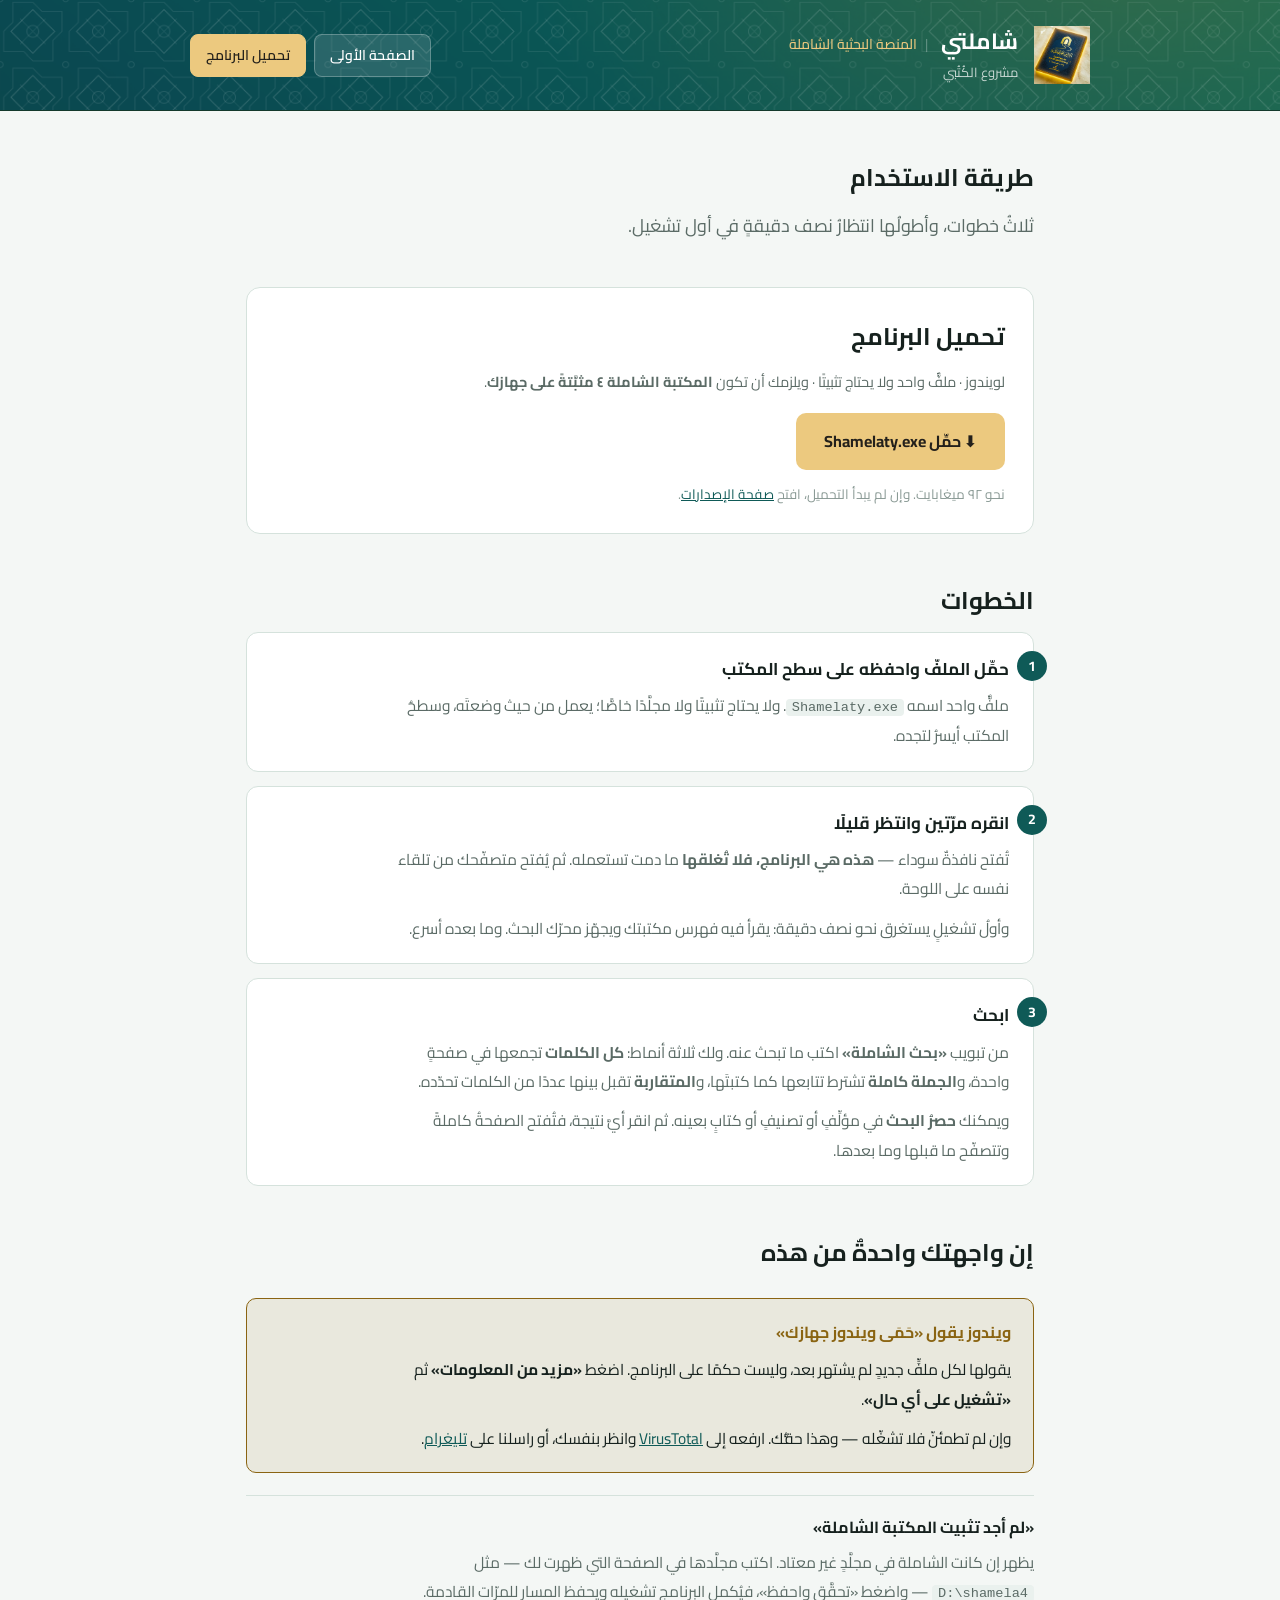
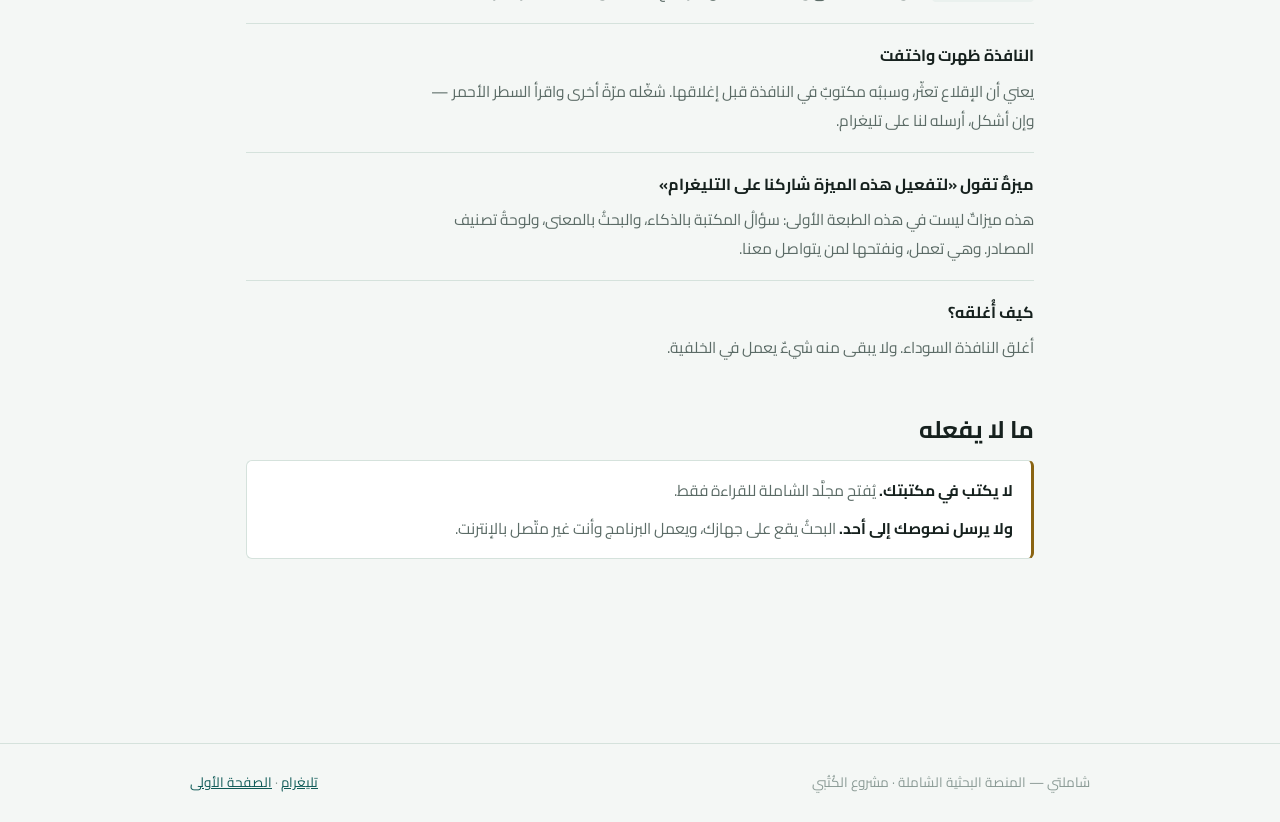
==== how.html @ da9c74fb "شاملتي: صفحةُ التعريف وطريقةُ الاستخدام مستودعُ النشر: الصفحتان وأصولُهما، والملفُّ التنفيذيّ في الإ" ====
<!doctype html>
<html lang="ar" dir="rtl">
<head>
<meta charset="utf-8">
<meta name="viewport" content="width=device-width, initial-scale=1">
<title>طريقة الاستخدام — شاملتي</title>
<meta name="description" content="خطواتُ تشغيل «شاملتي»: حمِّل الملفّ، انقره مرّتين، فتُفتح اللوحة في متصفحك وتبحث في مكتبتك من الشاملة ٤.">
<link rel="stylesheet" href="./brand.css">
<link rel="icon" href="./assets/logo.png">
<style>
  .dl { background: var(--surface); border: 1px solid var(--line); border-radius: 14px;
        padding: 26px 28px; margin: 26px 0; }
  .dl h2 { margin: 0 0 8px; }
  .dl .meta { font-size: 13.5px; color: var(--ink-3); margin: 12px 0 0; }
  .dl .req { font-size: 14.5px; color: var(--ink-2); margin: 0 0 18px; }
  .warnbox { border: 1px solid var(--warn); background: color-mix(in srgb, var(--warn) 10%, transparent);
             border-radius: 10px; padding: 18px 22px; margin: 22px 0; }
  .warnbox h3 { margin: 0 0 8px; font-size: 16px; color: var(--warn); }
  .warnbox p { margin: 0 0 10px; font-size: 15.5px; }
  .warnbox p:last-child { margin: 0; }
  .faq { border-top: 1px solid var(--line); padding-top: 16px; margin-top: 16px; }
  .faq:first-of-type { border-top: 0; }
  .faq h3 { margin: 0 0 6px; font-size: 16px; }
  .faq p { margin: 0; color: var(--ink-2); font-size: 15.5px; }
</style>
</head>
<body>

<header class="site-head">
  <div class="row">
    <img src="./assets/logo.png" alt="شاملتي" width="317" height="331">
    <div>
      <h1>شاملتي <span class="t">المنصة البحثية الشاملة</span></h1>
      <p class="by">مشروع الكُتُبي</p>
    </div>
    <nav class="site-nav">
      <a href="./index.html">الصفحة الأولى</a>
      <a class="cta" href="#download">تحميل البرنامج</a>
    </nav>
  </div>
</header>

<div class="wrap">

<section>
  <h2>طريقة الاستخدام</h2>
  <p class="lede">
    ثلاثُ خطوات، وأطولُها انتظارُ نصف دقيقةٍ في أول تشغيل.
  </p>
</section>

<section id="download">
  <div class="dl">
    <h2>تحميل البرنامج</h2>
    <p class="req">
      لويندوز · ملفٌّ واحد ولا يحتاج تثبيتًا · ويلزمك أن تكون
      <strong>المكتبة الشاملة ٤ مثبَّتةً على جهازك</strong>.
    </p>
    <a class="btn gold" id="dl" href="https://github.com/aburaji/shamelaty-app/releases/latest/download/Shamelaty.exe">
      ⬇ حمِّل Shamelaty.exe
    </a>
    <p class="meta">
      نحو ٩٢ ميغابايت. وإن لم يبدأ التحميل، افتح
      <a href="https://github.com/aburaji/shamelaty-app/releases/latest">صفحة الإصدارات</a>.
    </p>
  </div>
</section>

<section>
  <h2>الخطوات</h2>
  <div class="steps">

    <div class="step">
      <h3>حمِّل الملفّ واحفظه على سطح المكتب</h3>
      <p>
        ملفٌّ واحد اسمه <code>Shamelaty.exe</code>. ولا يحتاج تثبيتًا ولا مجلَّدًا
        خاصًّا؛ يعمل من حيث وضعتَه، وسطحُ المكتب أيسرُ لتجده.
      </p>
    </div>

    <div class="step">
      <h3>انقره مرّتين وانتظر قليلًا</h3>
      <p>
        تُفتح نافذةٌ سوداء — <strong>هذه هي البرنامج، فلا تُغلقها</strong> ما دمت
        تستعمله. ثم يُفتح متصفّحك من تلقاء نفسه على اللوحة.
      </p>
      <p>
        وأولُ تشغيلٍ يستغرق نحو نصف دقيقة: يقرأ فيه فهرس مكتبتك ويجهّز محرّك
        البحث. وما بعده أسرع.
      </p>
    </div>

    <div class="step">
      <h3>ابحث</h3>
      <p>
        من تبويب <strong>«بحث الشاملة»</strong> اكتب ما تبحث عنه. ولك ثلاثة
        أنماط: <strong>كل الكلمات</strong> تجمعها في صفحةٍ واحدة،
        و<strong>الجملة كاملة</strong> تشترط تتابعها كما كتبتَها،
        و<strong>المتقاربة</strong> تقبل بينها عددًا من الكلمات تحدّده.
      </p>
      <p>
        ويمكنك <strong>حصرُ البحث</strong> في مؤلِّفٍ أو تصنيفٍ أو كتابٍ بعينه.
        ثم انقر أيَّ نتيجة، فتُفتح الصفحةُ كاملةً وتتصفّح ما قبلها وما بعدها.
      </p>
    </div>

  </div>
</section>

<section>
  <h2>إن واجهتك واحدةٌ من هذه</h2>

  <div class="warnbox">
    <h3>ويندوز يقول «حَمَى ويندوز جهازك»</h3>
    <p>
      يقولها لكل ملفٍّ جديدٍ لم يشتهر بعد، وليست حكمًا على البرنامج. اضغط
      <strong>«مزيد من المعلومات»</strong> ثم <strong>«تشغيل على أي حال»</strong>.
    </p>
    <p>
      وإن لم تطمئنّ فلا تشغّله — وهذا حقُّك. ارفعه إلى
      <a href="https://www.virustotal.com/">VirusTotal</a> وانظر بنفسك، أو
      راسلنا على <a href="https://t.me/DRRESNiChannel">تليغرام</a>.
    </p>
  </div>

  <div class="faq">
    <h3>«لم أجد تثبيت المكتبة الشاملة»</h3>
    <p>
      يظهر إن كانت الشاملة في مجلَّدٍ غير معتاد. اكتب مجلَّدها في الصفحة التي
      ظهرت لك — مثل <code>D:\shamela4</code> — واضغط «تحقَّق واحفظ»، فيُكمل
      البرنامج تشغيله ويحفظ المسار للمرّات القادمة.
    </p>
  </div>

  <div class="faq">
    <h3>النافذة ظهرت واختفت</h3>
    <p>
      يعني أن الإقلاع تعثّر، وسببُه مكتوبٌ في النافذة قبل إغلاقها. شغّله مرّةً
      أخرى واقرأ السطر الأحمر — وإن أشكل، أرسله لنا على تليغرام.
    </p>
  </div>

  <div class="faq">
    <h3>ميزةٌ تقول «لتفعيل هذه الميزة شاركنا على التليغرام»</h3>
    <p>
      هذه ميزاتٌ ليست في هذه الطبعة الأولى: سؤالُ المكتبة بالذكاء، والبحثُ
      بالمعنى، ولوحةُ تصنيف المصادر. وهي تعمل، ونفتحها لمن يتواصل معنا.
    </p>
  </div>

  <div class="faq">
    <h3>كيف أُغلقه؟</h3>
    <p>أغلق النافذة السوداء. ولا يبقى منه شيءٌ يعمل في الخلفية.</p>
  </div>
</section>

<section>
  <h2>ما لا يفعله</h2>
  <div class="note">
    <p>
      <strong>لا يكتب في مكتبتك.</strong> يُفتح مجلَّد الشاملة للقراءة فقط.
    </p>
    <p>
      <strong>ولا يرسل نصوصك إلى أحد.</strong> البحثُ يقع على جهازك، ويعمل
      البرنامج وأنت غير متّصل بالإنترنت.
    </p>
  </div>
</section>

</div>

<footer class="site">
  <div class="row">
    <span>شاملتي — المنصة البحثية الشاملة · مشروع الكُتُبي</span>
    <span><a href="https://t.me/DRRESNiChannel">تليغرام</a> · <a href="./index.html">الصفحة الأولى</a></span>
  </div>
</footer>

</body>
</html>
---- brand.css ----
/* هُوية «شاملتي» — تشترك فيها صفحات الموقع.
   الألوان مقيسةٌ من صورة الترويسة نفسها: طرفُها #0F5A57 وأيمنُها #246A50. */

@font-face {
  font-family: "Cairo";
  font-style: normal;
  font-weight: 400 700;
  font-display: swap;
  src: url("./assets/fonts/cairo-arabic.woff2") format("woff2");
  unicode-range: U+0600-06FF, U+0750-077F, U+0870-088E, U+0890-0891, U+0897-08E1,
    U+08E3-08FF, U+200C-200E, U+2010-2011, U+204F, U+2E41, U+FB50-FDFF,
    U+FE70-FE74, U+FE76-FEFC;
}
@font-face {
  font-family: "Cairo";
  font-style: normal;
  font-weight: 400 700;
  font-display: swap;
  src: url("./assets/fonts/cairo-latin.woff2") format("woff2");
  unicode-range: U+0000-00FF, U+0131, U+0152-0153, U+02BB-02BC, U+02C6, U+02DA,
    U+02DC, U+2000-206F, U+20AC, U+2122, U+2212, U+FEFF, U+FFFD;
}

:root {
  color-scheme: light dark;
  --teal: #0f5a57;
  --green: #246a50;
  --gold: #ecc97f;
  --bg: #f4f7f5;
  --surface: #ffffff;
  --surface-2: #eaf1ee;
  --line: #d5e2dc;
  --ink: #16211e;
  --ink-2: #5b6b66;
  --ink-3: #8a9a95;
  --warn: #8a6412;
  --display: "Cairo", "Segoe UI", Tahoma, sans-serif;
  --body: "Cairo", "Segoe UI", Tahoma, system-ui, sans-serif;
  --mono: ui-monospace, Consolas, "Courier New", monospace;
  --pad: clamp(20px, 5vw, 56px);
}

@media (prefers-color-scheme: dark) {
  :root:not([data-theme="light"]) {
    --gold: #e6c079;
    --bg: #0e1614;
    --surface: #14201e;
    --surface-2: #1b2b28;
    --line: #263a36;
    --ink: #e3ede9;
    --ink-2: #9ab0aa;
    --ink-3: #74857f;
    --warn: #d9a940;
  }
}

* { box-sizing: border-box; }

body {
  margin: 0;
  background: var(--bg);
  color: var(--ink);
  direction: rtl;
  font-family: var(--body);
  font-size: 16px;
  line-height: 1.9;
  -webkit-font-smoothing: antialiased;
}

h1, h2, h3 { font-family: var(--display); font-weight: 700; text-wrap: balance; }

a { color: var(--teal); }
@media (prefers-color-scheme: dark) { :root:not([data-theme="light"]) a { color: #58bda6; } }

.wrap { max-width: 900px; margin: 0 auto; padding: 0 var(--pad) 80px; }

/* ── الترويسة ── */
.site-head {
  background: var(--teal) url("./assets/header-bg.png") center / cover no-repeat;
  padding: 26px var(--pad);
  border-bottom: 1px solid color-mix(in srgb, var(--green) 55%, #000);
}
.site-head .row { max-width: 900px; margin: 0 auto; display: flex; align-items: center; gap: 16px; flex-wrap: wrap; }
.site-head img { height: 58px; width: auto; display: block; flex: none; }
.site-head h1 { margin: 0; font-size: 22px; color: #fff; line-height: 1.4; }
.site-head h1 .t { font-size: 14px; font-weight: 500; color: var(--gold); margin-inline-start: 8px; }
.site-head h1 .t::before { content: "|"; color: rgba(255,255,255,.3); margin-inline-end: 8px; font-weight: 400; }
.site-head .by { margin: 3px 0 0; font-size: 13px; color: rgba(255,255,255,.75); }
.site-nav { margin-inline-start: auto; display: flex; gap: 8px; flex-wrap: wrap; }
.site-nav a {
  color: #fff; text-decoration: none; font-size: 14px; font-weight: 600;
  padding: 7px 15px; border-radius: 8px; background: rgba(255,255,255,.13);
  border: 1px solid rgba(255,255,255,.26);
}
.site-nav a:hover { background: rgba(255,255,255,.22); }
.site-nav a.cta { background: var(--gold); color: #23201b; border-color: var(--gold); }

/* ── عناصر مشتركة ── */
section { margin: 44px 0; }
h2 { font-size: clamp(19px, 3vw, 24px); margin: 0 0 8px; }
h3 { font-size: 17px; margin: 26px 0 6px; }
p { margin: 0 0 14px; max-width: 68ch; }
.lede { font-size: 18px; color: var(--ink-2); max-width: 62ch; }

.btn {
  display: inline-flex; align-items: center; gap: 9px;
  background: var(--teal); color: #fff; text-decoration: none;
  padding: 13px 28px; border-radius: 10px; font-weight: 700; font-size: 16px;
  border: 0; cursor: pointer;
}
.btn:hover { background: var(--green); }
.btn.gold { background: var(--gold); color: #23201b; }
.btn.ghost { background: transparent; color: var(--ink); border: 1px solid var(--line); }

.card { background: var(--surface); border: 1px solid var(--line); border-radius: 12px; padding: 22px 24px; }
.grid { display: grid; gap: 14px; grid-template-columns: repeat(auto-fit, minmax(240px, 1fr)); }
.grid .card h3 { margin: 0 0 6px; font-size: 16px; }
.grid .card p { margin: 0; font-size: 15px; color: var(--ink-2); }

.note {
  border: 1px solid var(--line); border-inline-start: 3px solid var(--warn);
  background: var(--surface); border-radius: 6px; padding: 15px 18px; margin: 0 0 15px;
}
.note strong { color: var(--ink); }
.note p { margin: 0; color: var(--ink-2); font-size: 15.5px; }
.note p + p { margin-top: 8px; }

code { font-family: var(--mono); font-size: .88em; background: var(--surface-2);
  padding: 1px 6px; border-radius: 4px; direction: ltr; unicode-bidi: isolate; }

.steps { counter-reset: s; display: flex; flex-direction: column; gap: 14px; }
.step { background: var(--surface); border: 1px solid var(--line); border-radius: 12px; padding: 20px 24px; position: relative; }
.step::before {
  counter-increment: s; content: counter(s);
  position: absolute; inset-inline-start: -14px; top: 18px;
  width: 30px; height: 30px; border-radius: 50%;
  background: var(--teal); color: #fff;
  display: grid; place-items: center; font-family: var(--display); font-weight: 700; font-size: 14px;
}
.step h3 { margin: 0 0 6px; font-size: 17px; }
.step p { margin: 0 0 10px; color: var(--ink-2); font-size: 15.5px; }
.step p:last-child { margin-bottom: 0; }
.step img { max-width: 100%; border: 1px solid var(--line); border-radius: 8px; margin-top: 10px; }
@media (max-width: 720px) { .step::before { inset-inline-start: auto; inset-inline-end: -10px; } }

table { width: 100%; border-collapse: collapse; font-size: 15px; }
.tablewrap { overflow-x: auto; border: 1px solid var(--line); border-radius: 10px; background: var(--surface); }
th, td { padding: 12px 16px; text-align: right; border-bottom: 1px solid var(--line); vertical-align: top; }
thead th { background: var(--surface-2); font-size: 13px; color: var(--ink-2); }
tbody tr:last-child th, tbody tr:last-child td { border-bottom: 0; }
tbody th { font-weight: 600; background: var(--surface-2); }
td { color: var(--ink-2); }

footer.site {
  border-top: 1px solid var(--line); margin-top: 60px; padding: 26px var(--pad);
  color: var(--ink-3); font-size: 13.5px;
}
footer.site .row { max-width: 900px; margin: 0 auto; display: flex; gap: 14px; flex-wrap: wrap; justify-content: space-between; }
@media (prefers-reduced-motion: reduce) { * { animation: none !important; transition: none !important; } }
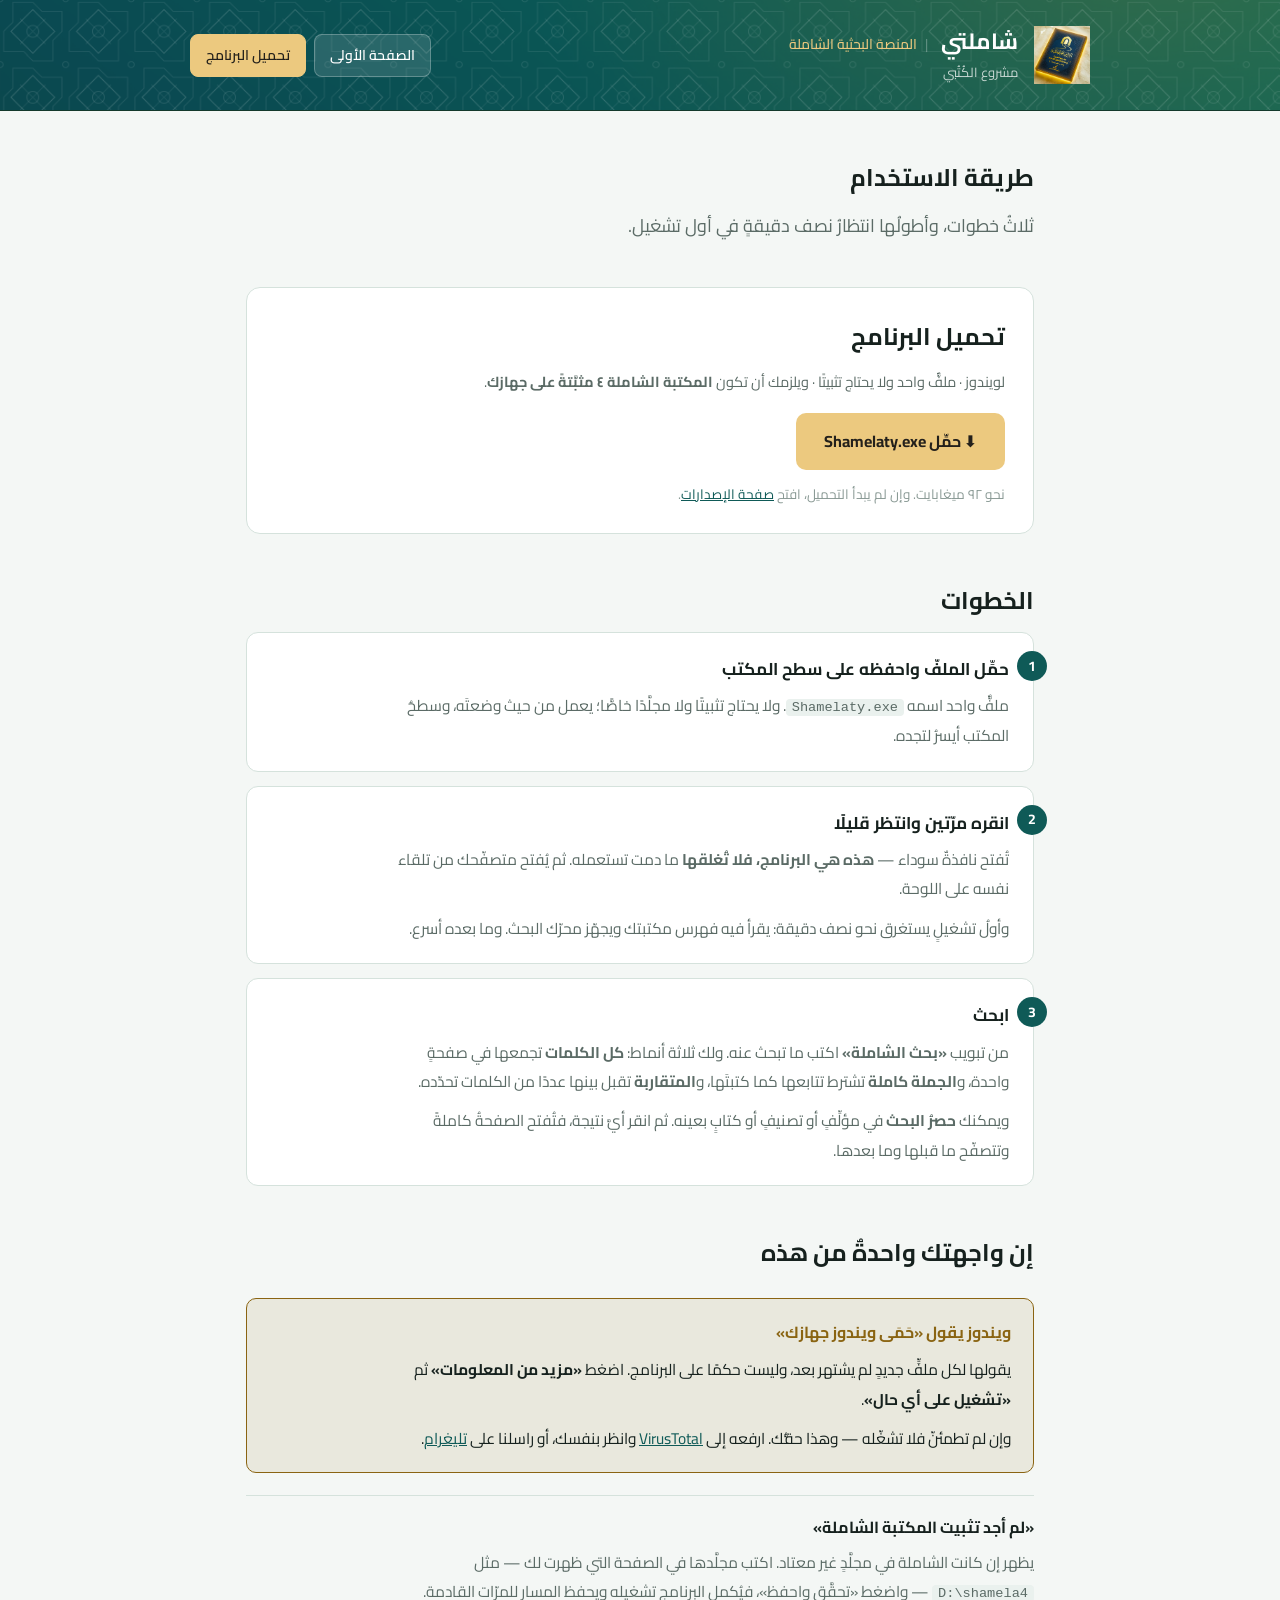
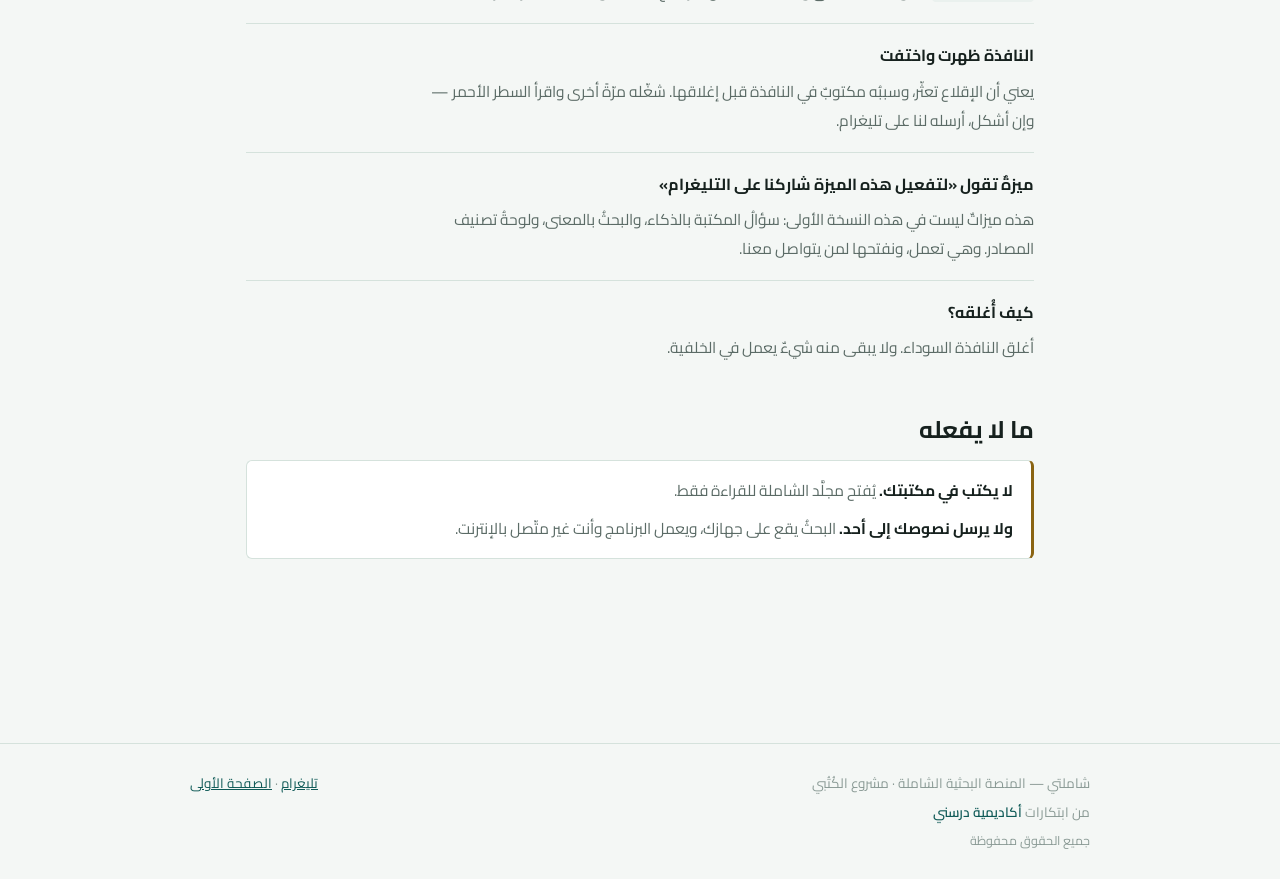
==== commit 266892a9: "تصحيحاتٌ في النصّ، وذيلٌ ينسب المشروع - «الطبعة» → «النسخة» في كل ما يقرؤه المستخدم. - ذيلُ الصفحتين" ====
--- a/how.html
+++ b/how.html
@@ -143,7 +143,7 @@
   <div class="faq">
     <h3>ميزةٌ تقول «لتفعيل هذه الميزة شاركنا على التليغرام»</h3>
     <p>
-      هذه ميزاتٌ ليست في هذه الطبعة الأولى: سؤالُ المكتبة بالذكاء، والبحثُ
+      هذه ميزاتٌ ليست في هذه النسخة الأولى: سؤالُ المكتبة بالذكاء، والبحثُ
       بالمعنى، ولوحةُ تصنيف المصادر. وهي تعمل، ونفتحها لمن يتواصل معنا.
     </p>
   </div>
@@ -171,7 +171,11 @@
 
 <footer class="site">
   <div class="row">
-    <span>شاملتي — المنصة البحثية الشاملة · مشروع الكُتُبي</span>
+    <div>
+      <div>شاملتي — المنصة البحثية الشاملة · مشروع الكُتُبي</div>
+      <div class="from">من ابتكارات <a href="https://drresni.com">أكاديمية درسني</a></div>
+      <div class="rights">جميع الحقوق محفوظة</div>
+    </div>
     <span><a href="https://t.me/DRRESNiChannel">تليغرام</a> · <a href="./index.html">الصفحة الأولى</a></span>
   </div>
 </footer>
--- a/brand.css
+++ b/brand.css
@@ -155,5 +155,10 @@
   border-top: 1px solid var(--line); margin-top: 60px; padding: 26px var(--pad);
   color: var(--ink-3); font-size: 13.5px;
 }
-footer.site .row { max-width: 900px; margin: 0 auto; display: flex; gap: 14px; flex-wrap: wrap; justify-content: space-between; }
+footer.site .row { max-width: 900px; margin: 0 auto; display: flex; gap: 16px;
+  flex-wrap: wrap; justify-content: space-between; align-items: flex-start; line-height: 2; }
+footer.site .from { margin-top: 2px; }
+footer.site .from a { color: var(--teal); font-weight: 600; text-decoration: none; }
+footer.site .from a:hover { text-decoration: underline; }
+footer.site .rights { margin-top: 2px; font-size: 12.5px; color: var(--ink-3); }
 @media (prefers-reduced-motion: reduce) { * { animation: none !important; transition: none !important; } }
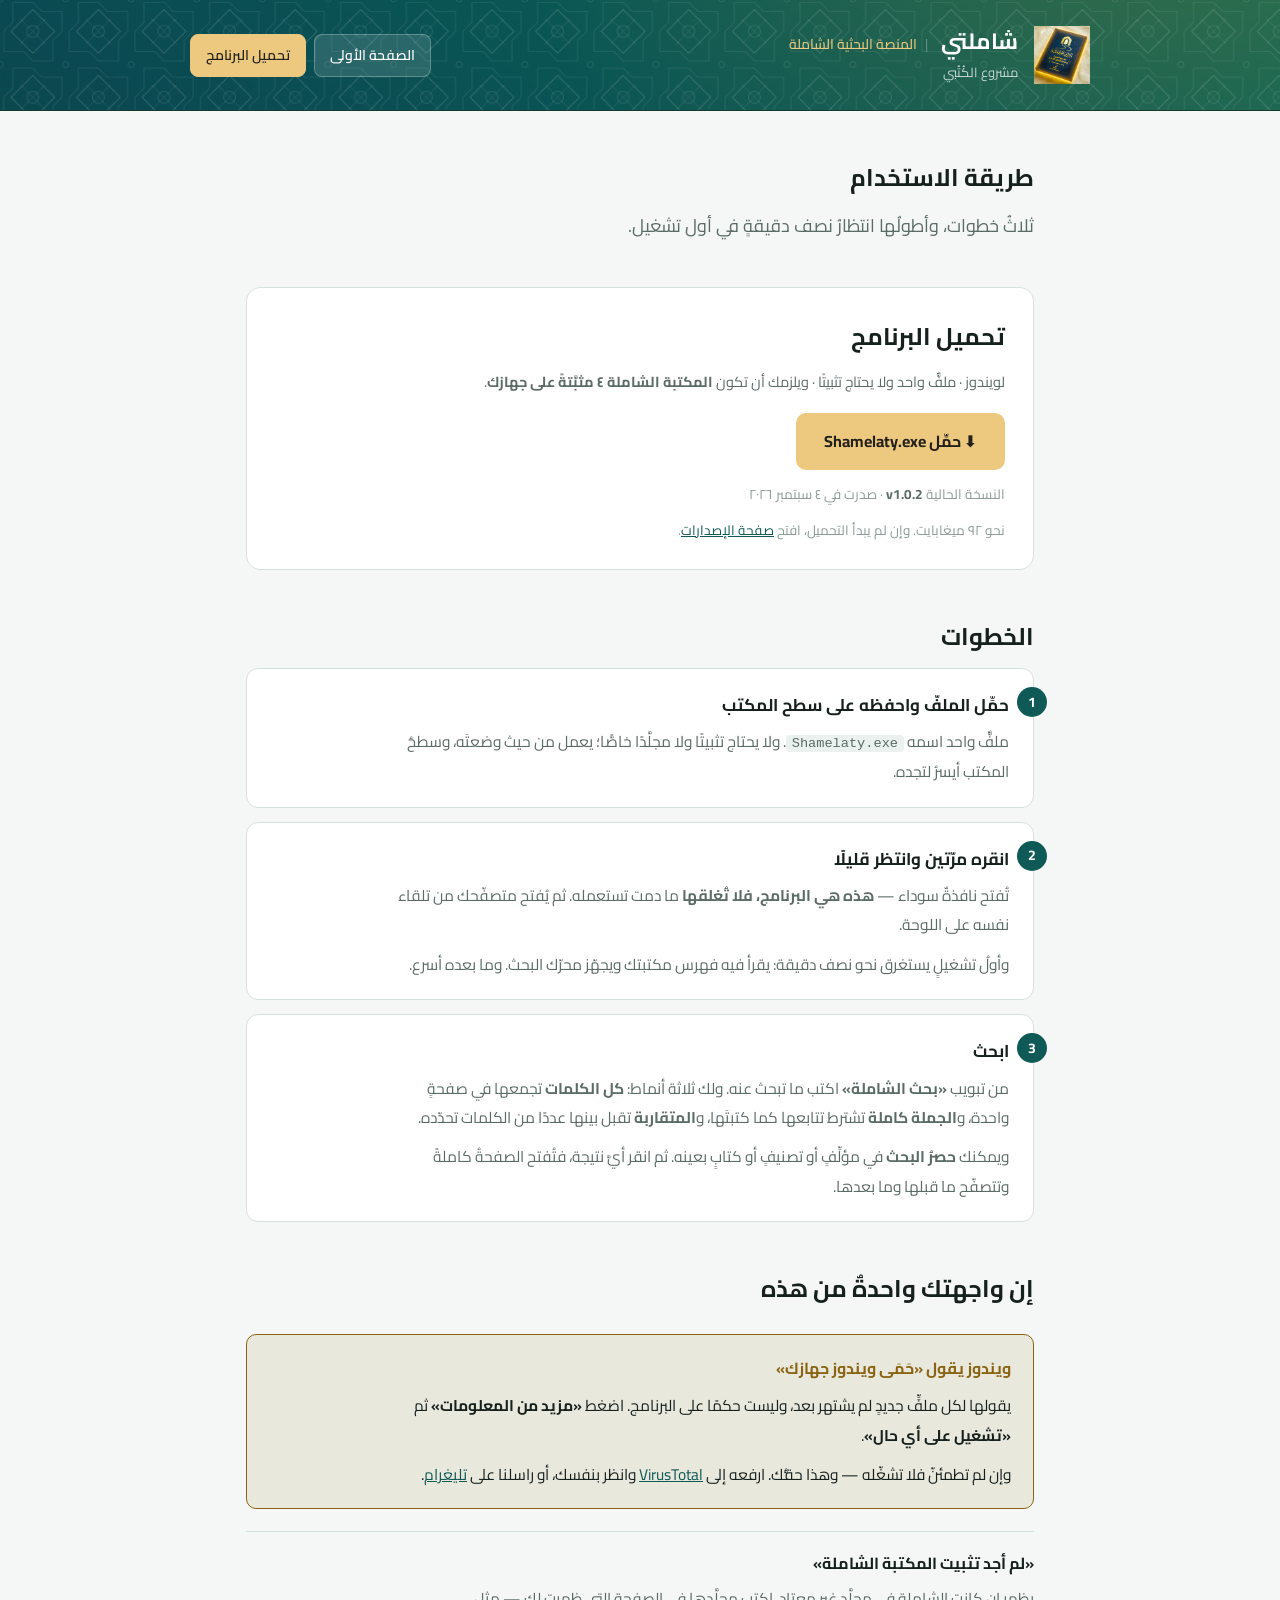
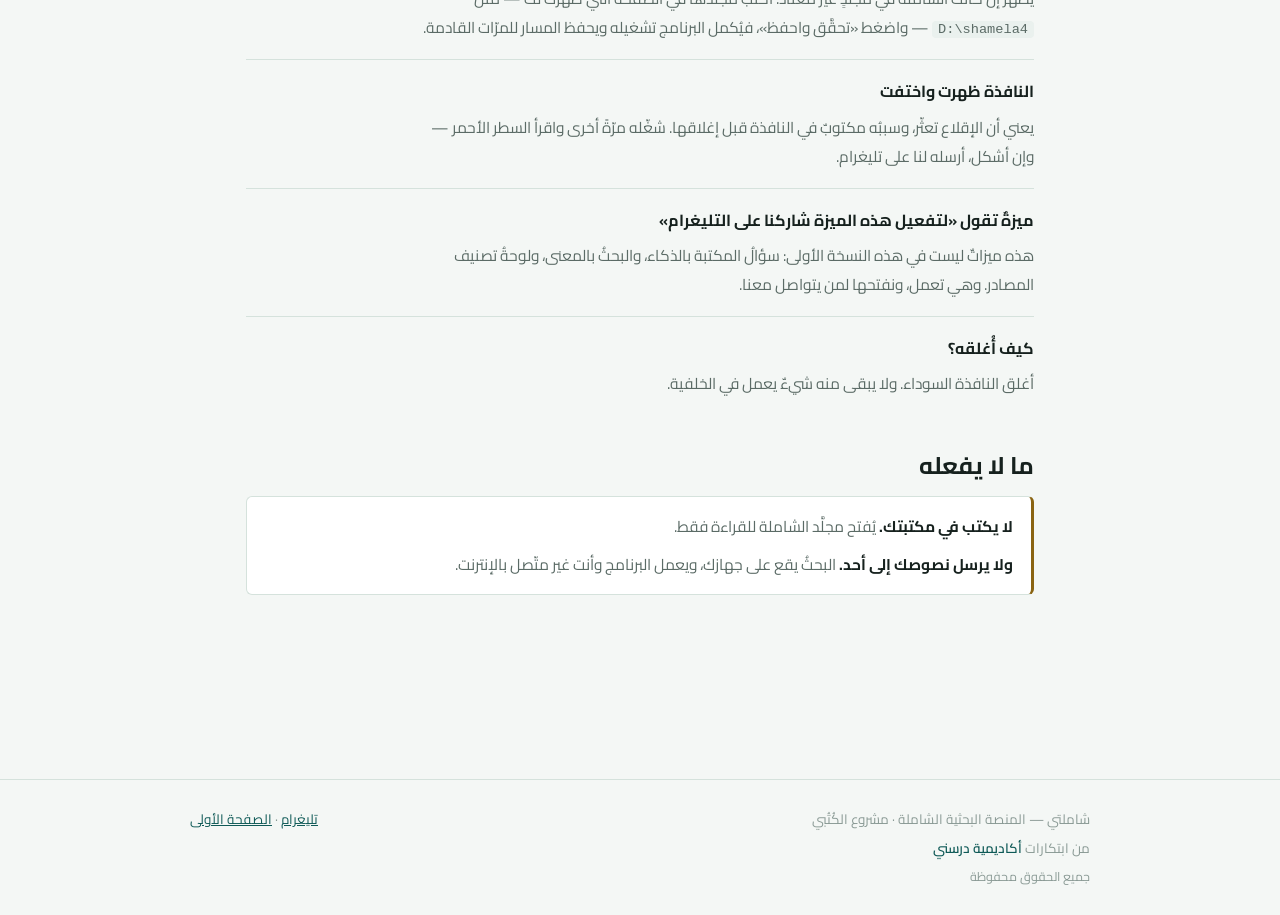
==== commit 9f1b5b03: "رقم الإصدار وتاريخه تحت زرّ التحميل يُجلبان من واجهة غيت هَب، فلا تشيخ الصفحة بعد كل نشر. والمكتوبُ " ====
--- a/how.html
+++ b/how.html
@@ -59,6 +59,9 @@
     <a class="btn gold" id="dl" href="https://github.com/aburaji/shamelaty-app/releases/latest/download/Shamelaty.exe">
       ⬇ حمِّل Shamelaty.exe
     </a>
+    <p class="ver">
+      النسخة الحالية <b id="verTag">v1.0.2</b> · صدرت في <span id="verDate">٤ سبتمبر ٢٠٢٦</span>
+    </p>
     <p class="meta">
       نحو ٩٢ ميغابايت. وإن لم يبدأ التحميل، افتح
       <a href="https://github.com/aburaji/shamelaty-app/releases/latest">صفحة الإصدارات</a>.
@@ -180,5 +183,26 @@
   </div>
 </footer>
 
+<script>
+/* رقمُ الإصدار وتاريخُه من غيت هَب. والمكتوبُ في الصفحة احتياطٌ يُقرأ عند
+   التعذّر — فلا يبقى المكانُ فارغًا ولا يُكتب فيه خطأ. */
+(function () {
+  var t = document.getElementById("verTag");
+  var d = document.getElementById("verDate");
+  if (!t || !d) return;
+  fetch("https://api.github.com/repos/aburaji/shamelaty-app/releases/latest", {
+    headers: { accept: "application/vnd.github+json" }
+  })
+    .then(function (r) { return r.ok ? r.json() : Promise.reject(r.status); })
+    .then(function (rel) {
+      if (rel.tag_name) t.textContent = rel.tag_name;
+      var x = rel.published_at ? new Date(rel.published_at) : null;
+      if (x && !isNaN(x.getTime())) {
+        d.textContent = x.toLocaleDateString("ar-EG", { year: "numeric", month: "long", day: "numeric" });
+      }
+    })
+    .catch(function () { /* المكتوبُ في الصفحة يكفي */ });
+})();
+</script>
 </body>
 </html>
--- a/brand.css
+++ b/brand.css
@@ -95,6 +95,33 @@
 .site-nav a:hover { background: rgba(255,255,255,.22); }
 .site-nav a.cta { background: var(--gold); color: #23201b; border-color: var(--gold); }
 
+/* رقمُ الإصدار تحت زرّ التحميل — خبرٌ لا دعوة، فيُهمَس ولا يُصاح. */
+.ver {
+  margin: 13px 0 0; font-size: 13.5px; color: var(--ink-3); line-height: 1.7;
+}
+.ver b {
+  font-family: var(--display); font-weight: 700; color: var(--ink-2);
+  font-variant-numeric: tabular-nums; direction: ltr; unicode-bidi: isolate;
+  display: inline-block;
+}
+
+/* ── أرقامٌ في الصفحة الأولى ──
+   حقيقيّةٌ كلُّها: التنزيلاتُ من غيت هَب، والكتبُ من عدّ المكتبة. */
+.stats {
+  display: flex; gap: 14px; flex-wrap: wrap; margin: 28px 0 0;
+}
+.stat {
+  background: var(--surface); border: 1px solid var(--line); border-radius: 12px;
+  padding: 16px 22px; min-width: 150px; flex: 0 1 auto;
+}
+.stat[hidden] { display: none !important; }
+.stat b {
+  display: block; font-family: var(--display); font-weight: 700;
+  font-size: clamp(26px, 4vw, 34px); line-height: 1.2; color: var(--teal);
+  font-variant-numeric: tabular-nums;
+}
+.stat span { display: block; margin-top: 4px; font-size: 13.5px; color: var(--ink-2); }
+
 /* ── عناصر مشتركة ── */
 section { margin: 44px 0; }
 h2 { font-size: clamp(19px, 3vw, 24px); margin: 0 0 8px; }
